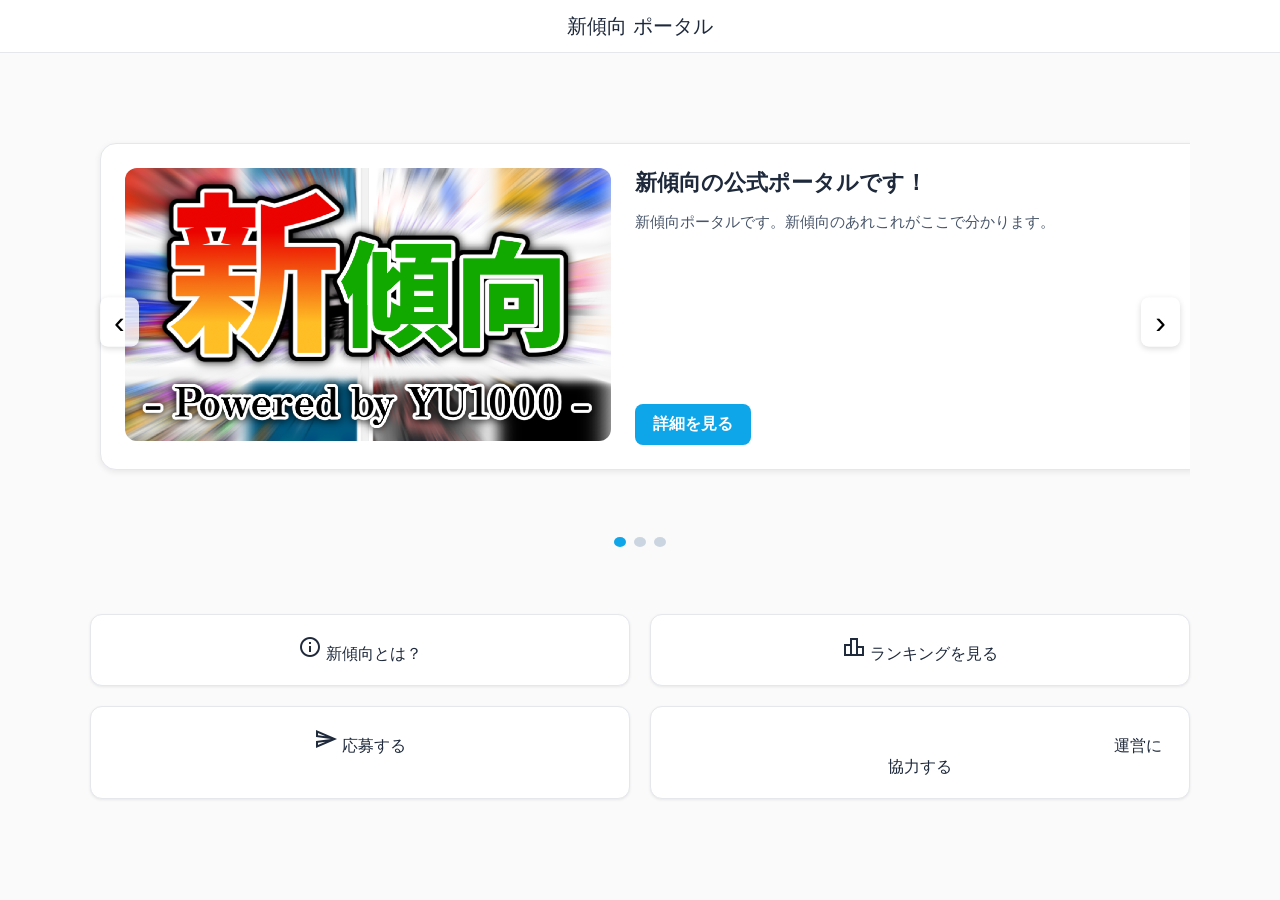
==== index.html @ 6fbe4407 "Update index.html" ====
<!DOCTYPE html>
<html lang="ja">
<head>
  <meta charset="UTF-8">
  <title>新傾向ポータル</title>
  <link rel="stylesheet" href="assets/css/style.css">
  <link href="https://fonts.googleapis.com/icon?family=Material+Icons+Outlined" rel="stylesheet">
</head>
<body>

<header class="header">
  <div class="logo">新傾向 <span>ポータル</span></div>
</header>

<!-- ★ カードスライダー -->
<section class="card-slider">

  <!-- スライド全体を横に並べる -->
  <div class="card-slider-track">

    <!-- 1枚目 -->
    <div class="card-slide">
      <div class="modelabo-card">
        <div class="modelabo-card-image">
          <img src="assets/images/01.png" alt="">
        </div>
        <div class="modelabo-card-text">
          <div class="modelabo-card-title">新傾向の公式ポータルです！</div>
          <div class="modelabo-card-desc">
            新傾向ポータルです。新傾向のあれこれがここで分かります。
          </div>
          <div class="modelabo-card-btn">
            <a href="about.html" class="modelabo-btn">詳細を見る</a>
          </div>
        </div>
      </div>
    </div>

    <!-- 2枚目 -->
    <div class="card-slide">
      <div class="modelabo-card">
        <div class="modelabo-card-image">
          <img src="assets/images/02.png" alt="">
        </div>
        <div class="modelabo-card-text">
          <div class="modelabo-card-title">ランキングが毎日更新！</div>
          <div class="modelabo-card-desc">
            GitHub の README から自動取得して最新ランキングを表示します。
          </div>
          <div class="modelabo-card-btn">
            <a href="ranking.html" class="modelabo-btn">ランキングを見る</a>
          </div>
        </div>
      </div>
    </div>

    <!-- 3枚目（必要なら） -->
    <div class="card-slide">
      <div class="modelabo-card">
        <div class="modelabo-card-image">
          <img src="assets/images/03.png" alt="">
        </div>
        <div class="modelabo-card-text">
          <div class="modelabo-card-title">作品応募はこちら！</div>
          <div class="modelabo-card-desc">
            Scratch の応募ページから簡単に申請できます。
          </div>
          <div class="modelabo-card-btn">
            <a href="apply.html" class="modelabo-btn">応募する</a>
          </div>
        </div>
      </div>
    </div>

  </div> <!-- ← ★ ここで track を閉じるのが重要！ -->

  <!-- ★ 左右ボタン（track の外に置く） -->
  <button class="slider-btn prev">‹</button>
  <button class="slider-btn next">›</button>

  <!-- ★ ドット -->
  <div class="slider-dots"></div>

</section>

<!-- メニュー -->
<section class="menu">
  <a href="about.html" class="menu-item">
    <span class="material-icons-outlined">info</span>
    新傾向とは？
  </a>

  <a href="ranking.html" class="menu-item">
    <span class="material-icons-outlined">leaderboard</span>
    ランキングを見る
  </a>

  <a href="apply.html" class="menu-item">
    <span class="material-icons-outlined">send</span>
    応募する
  </a>

  <a href="support.html" class="menu-item">
    <span class="material-icons-outlined">volunteer_activism</span>
    運営に協力する
  </a>
</section>

<script src="assets/js/slider.js"></script>
</body>
</html>
---- assets/css/style.css ----
body {
  margin: 0;
  font-family: "Inter", sans-serif;
  background: #fafafa;
  color: #1e293b;
}

/* Header */
.header {
  height: 52px;
  display: flex;
  align-items: center;
  justify-content: center;
  font-size: 20px;
  font-weight: 500;
  background: #ffffff;
  border-bottom: 1px solid #e5e7eb;
  position: sticky;
  top: 0;
  z-index: 10;
}

.header.small {
  height: 48px;
  font-size: 18px;
  justify-content: flex-start;
  padding-left: 16px;
}

.back {
  color: #0ea5e9;
  text-decoration: none;
  margin-right: 12px;
}

/* Slider */
.slider-container {
  width: 100%;
  aspect-ratio: 16 / 9;
  overflow: hidden;
  margin: 24px auto;
  max-width: 1100px;
  border-radius: 12px;
  background: #e2e8f0;
}

.slider {
  width: 100%;
  height: 100%;
  position: relative;
}

.slide {
  width: 100%;
  height: 100%;
  object-fit: cover;
  object-position: center;
  position: absolute;
  opacity: 0;
  transition: opacity 1s;
}

.slide.active {
  opacity: 1;
}

/* ------------------------------
   横長カード（半透明グレー）
------------------------------ */

.feature-card {
  width: 100%;
  max-width: 1100px;
  margin: 40px auto;
  display: flex;
  gap: 24px;
  padding: 24px;
  border-radius: 16px;

  /* ここが重要（半透明グレー） */
  background: rgba(0, 0, 0, 0.05);
  backdrop-filter: blur(6px);

  border: 1px solid rgba(0, 0, 0, 0.08);
  box-shadow: 0 2px 6px rgba(0, 0, 0, 0.08);
}

.feature-card img {
  width: 48%;
  aspect-ratio: 16 / 9;
  object-fit: cover;
  border-radius: 12px;
}

.feature-card-content {
  flex: 1;
  display: flex;
  flex-direction: column;
  justify-content: center;
}

.feature-card-title {
  font-size: 24px;
  font-weight: 600;
  margin-bottom: 12px;
}

.feature-card-desc {
  font-size: 15px;
  line-height: 1.6;
  color: #475569;
}

/* レスポンシブ */
@media (max-width: 768px) {
  .feature-card {
    flex-direction: column;
    padding: 20px;
  }

  .feature-card img {
    width: 100%;
  }
}

/* Menu */
.menu {
  max-width: 1100px;
  margin: 0 auto;
  padding: 24px;
  display: grid;
  grid-template-columns: 1fr 1fr;
  gap: 20px;
}

@media (max-width: 600px) {
  .menu {
    grid-template-columns: 1fr;
  }
}

.menu-item {
  background: #ffffff;
  padding: 20px;
  border-radius: 12px;
  text-align: center;
  color: #1e293b;
  text-decoration: none;
  font-size: 16px;
  border: 1px solid #e5e7eb;
  box-shadow: 0 1px 3px rgba(0,0,0,0.08);
  transition: 0.2s;
}

.menu-item:hover {
  background: #f8fafc;
  box-shadow: 0 2px 6px rgba(0,0,0,0.12);
}

/* Content */
.content {
  max-width: 900px;
  margin: 40px auto;
  padding: 0 20px;
}

.button {
  display: inline-block;
  padding: 12px 20px;
  background: #0ea5e9;
  color: white;
  border-radius: 8px;
  text-decoration: none;
  font-weight: 600;
}

/* Ranking */
.ranking-section {
  max-width: 900px;
  margin: 40px auto;
  padding: 0 20px;
}

#ranking-box {
  background: #ffffff;
  padding: 20px;
  border-radius: 12px;
  border: 1px solid #e5e7eb;
  white-space: pre-wrap;
  box-shadow: 0 1px 3px rgba(0,0,0,0.08);
}
/* ------------------------------------
   モデラボ風 横長カード
------------------------------------ */

.modelabo-card {
  max-width: 1100px;
  margin: 40px auto;
  padding: 24px;
  display: flex;
  gap: 24px;

  background: #ffffff;
  border-radius: 16px;
  border: 1px solid #e5e7eb;
  box-shadow: 0 2px 6px rgba(0,0,0,0.08);
}

/* 左側の画像 */
.modelabo-card-image {
  width: 45%;
}

.modelabo-card-image img {
  width: 100%;
  aspect-ratio: 16 / 9;
  object-fit: cover;
  border-radius: 12px;
}

/* 右側のテキスト */
.modelabo-card-text {
  flex: 1;
  display: flex;
  flex-direction: column;
  justify-content: center;
}

.modelabo-card-title {
  font-size: 22px;
  font-weight: 600;
  margin-bottom: 12px;
  color: #1e293b;
}

.modelabo-card-desc {
  font-size: 15px;
  line-height: 1.6;
  color: #475569;
  margin-bottom: 16px;
}

.modelabo-card-btn {
  margin-top: auto;
}

.modelabo-btn {
  display: inline-block;
  padding: 10px 18px;
  background: #0ea5e9;
  color: white;
  border-radius: 8px;
  text-decoration: none;
  font-weight: 600;
}

/* レスポンシブ対応 */
@media (max-width: 768px) {
  .modelabo-card {
    flex-direction: column;
  }

  .modelabo-card-image {
    width: 100%;
  }
}
/* ------------------------------------
   カードスライダー
------------------------------------ */

.card-slider {
  max-width: 1100px;
  margin: 40px auto;
  position: relative;
  overflow: hidden;
}

/* 横並びにする */
.card-slider-track {
  display: flex;
  transition: transform 0.6s ease;
}

/* 各スライド */
.card-slide {
  min-width: 100%;
  box-sizing: border-box;
  padding: 10px;
  opacity: 0;
  transition: opacity 0.6s ease;
}

.card-slide.active {
  opacity: 1;
}

/* 左右ボタン */
.slider-btn {
  position: absolute;
  top: 50%;
  transform: translateY(-50%);
  background: rgba(255,255,255,0.8);
  border: none;
  font-size: 32px;
  padding: 6px 14px;
  border-radius: 8px;
  cursor: pointer;
  box-shadow: 0 2px 6px rgba(0,0,0,0.15);
}

.slider-btn:hover {
  background: white;
}

.prev {
  left: 10px;
}

.next {
  right: 10px;
}

/* ドット */
.slider-dots {
  text-align: center;
  margin-top: 12px;
}

.slider-dots button {
  width: 10px;
  height: 10px;
  margin: 0 4px;
  border-radius: 50%;
  border: none;
  background: #cbd5e1;
  cursor: pointer;
}

.slider-dots button.active {
  background: #0ea5e9;
}

/* モデラボ風カード（そのまま） */
.modelabo-card {
  width: 100%;
  padding: 24px;
  display: flex;
  gap: 24px;
  background: #ffffff;
  border-radius: 16px;
  border: 1px solid #e5e7eb;
  box-shadow: 0 2px 6px rgba(0,0,0,0.08);
}

.modelabo-card-image {
  width: 45%;
}

.modelabo-card-image img {
  width: 100%;
  aspect-ratio: 16 / 9;
  object-fit: cover;
  border-radius: 12px;
}

.modelabo-card-text {
  flex: 1;
  display: flex;
  flex-direction: column;
  justify-content: center;
}

.modelabo-card-title {
  font-size: 22px;
  font-weight: 600;
  margin-bottom: 12px;
}

.modelabo-card-desc {
  font-size: 15px;
  line-height: 1.6;
  color: #475569;
  margin-bottom: 16px;
}

.modelabo-btn {
  display: inline-block;
  padding: 10px 18px;
  background: #0ea5e9;
  color: white;
  border-radius: 8px;
  text-decoration: none;
  font-weight: 600;
}

/* レスポンシブ */
@media (max-width: 768px) {
  .modelabo-card {
    flex-direction: column;
  }

  .modelabo-card-image {
    width: 100%;
  }
}
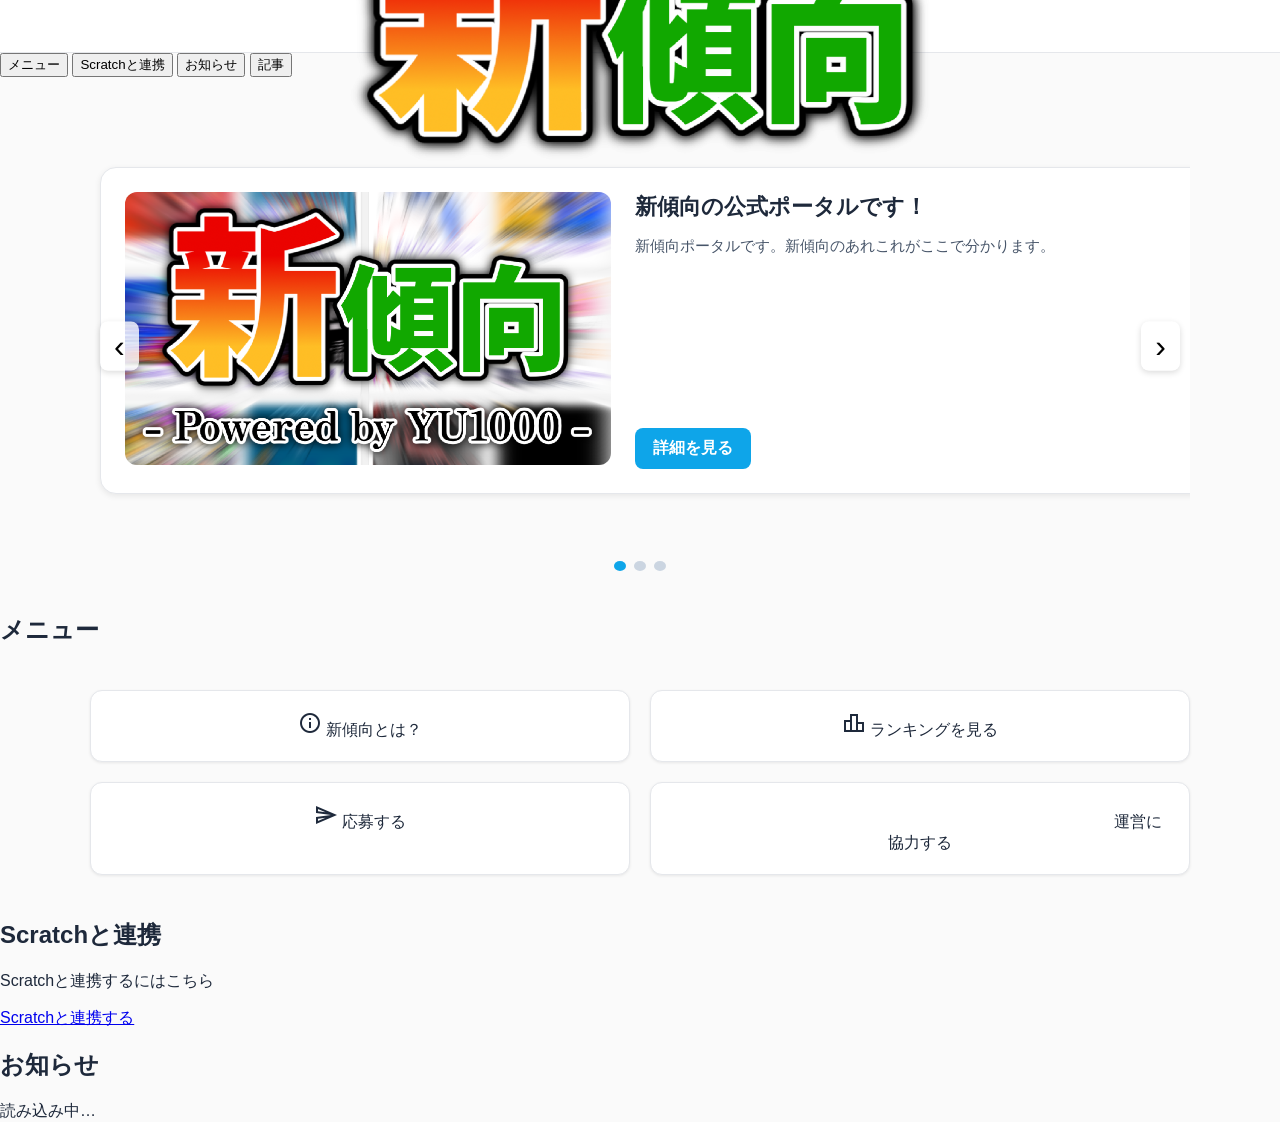
==== commit 869a6b1c: "Update index.html" ====
--- a/index.html
+++ b/index.html
@@ -8,17 +8,32 @@
 </head>
 <body>
 
+<!-- =========================
+     ヘッダー（ロゴのみ）
+========================= -->
 <header class="header">
-  <div class="logo">新傾向 <span>ポータル</span></div>
+  <a href="index.html" class="header-logo">
+    <img src="assets/images/logo.png" alt="新傾向ロゴ">
+  </a>
 </header>
 
-<!-- ★ カードスライダー -->
+<!-- =========================
+     4つのボタン（2×2）
+========================= -->
+<section class="top-buttons">
+  <button data-scroll="menu">メニュー</button>
+  <button data-scroll="scratch">Scratchと連携</button>
+  <button data-scroll="news">お知らせ</button>
+  <a href="articles.html"><button>記事</button></a>
+</section>
+
+<!-- =========================
+     カードスライダー
+========================= -->
 <section class="card-slider">
 
-  <!-- スライド全体を横に並べる -->
   <div class="card-slider-track">
 
-    <!-- 1枚目 -->
     <div class="card-slide">
       <div class="modelabo-card">
         <div class="modelabo-card-image">
@@ -36,7 +51,6 @@
       </div>
     </div>
 
-    <!-- 2枚目 -->
     <div class="card-slide">
       <div class="modelabo-card">
         <div class="modelabo-card-image">
@@ -54,7 +68,6 @@
       </div>
     </div>
 
-    <!-- 3枚目（必要なら） -->
     <div class="card-slide">
       <div class="modelabo-card">
         <div class="modelabo-card-image">
@@ -72,40 +85,67 @@
       </div>
     </div>
 
-  </div> <!-- ← ★ ここで track を閉じるのが重要！ -->
+  </div>
 
-  <!-- ★ 左右ボタン（track の外に置く） -->
   <button class="slider-btn prev">‹</button>
   <button class="slider-btn next">›</button>
 
-  <!-- ★ ドット -->
   <div class="slider-dots"></div>
 
 </section>
 
-<!-- メニュー -->
-<section class="menu">
-  <a href="about.html" class="menu-item">
-    <span class="material-icons-outlined">info</span>
-    新傾向とは？
-  </a>
+<!-- =========================
+     メニュー
+========================= -->
+<section id="menu" class="section">
+  <h2 class="section-title">メニュー</h2>
 
-  <a href="ranking.html" class="menu-item">
-    <span class="material-icons-outlined">leaderboard</span>
-    ランキングを見る
-  </a>
+  <div class="menu">
+    <a href="about.html" class="menu-item">
+      <span class="material-icons-outlined">info</span>
+      新傾向とは？
+    </a>
 
-  <a href="apply.html" class="menu-item">
-    <span class="material-icons-outlined">send</span>
-    応募する
-  </a>
+    <a href="ranking.html" class="menu-item">
+      <span class="material-icons-outlined">leaderboard</span>
+      ランキングを見る
+    </a>
 
-  <a href="support.html" class="menu-item">
-    <span class="material-icons-outlined">volunteer_activism</span>
-    運営に協力する
-  </a>
+    <a href="apply.html" class="menu-item">
+      <span class="material-icons-outlined">send</span>
+      応募する
+    </a>
+
+    <a href="support.html" class="menu-item">
+      <span class="material-icons-outlined">volunteer_activism</span>
+      運営に協力する
+    </a>
+  </div>
+</section>
+
+<!-- =========================
+     Scratchと連携
+========================= -->
+<section id="scratch" class="section">
+  <h2 class="section-title">Scratchと連携</h2>
+  <p class="center-text">Scratchと連携するにはこちら</p>
+  <a href="https://scra.3y.f5.si/" target="_blank" class="link-button">Scratchと連携する</a>
+</section>
+
+<!-- =========================
+     お知らせ
+========================= -->
+<section id="news" class="section">
+  <h2 class="section-title">お知らせ</h2>
+
+  <div class="news-box" id="news-box">
+    読み込み中…
+  </div>
 </section>
 
 <script src="assets/js/slider.js"></script>
+<script src="assets/js/news.js"></script>
+<script src="assets/js/scroll.js"></script>
+
 </body>
 </html>
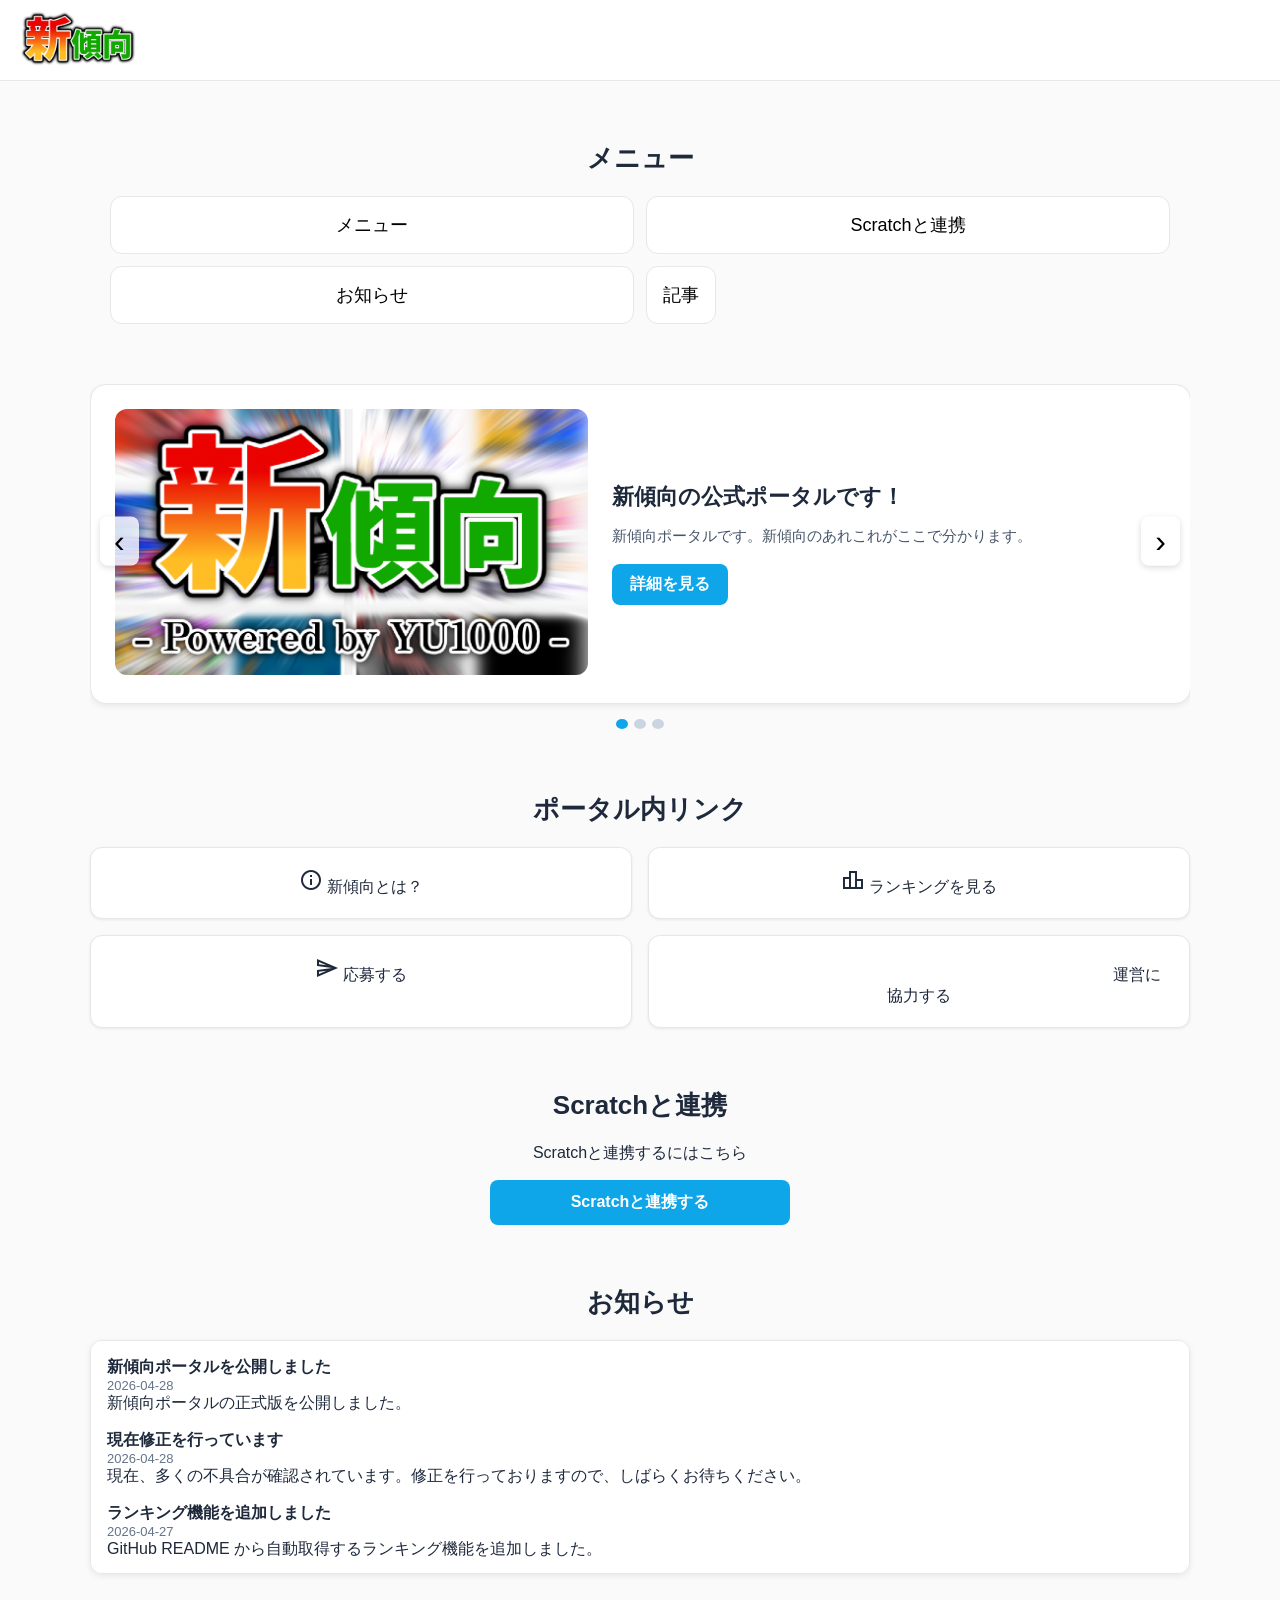
==== commit 7c6d2af4: "Update index.html" ====
--- a/index.html
+++ b/index.html
@@ -18,13 +18,17 @@
 </header>
 
 <!-- =========================
-     4つのボタン（2×2）
+     メニュー（見出し＋4ボタン 2×2）
 ========================= -->
-<section class="top-buttons">
-  <button data-scroll="menu">メニュー</button>
-  <button data-scroll="scratch">Scratchと連携</button>
-  <button data-scroll="news">お知らせ</button>
-  <a href="articles.html"><button>記事</button></a>
+<section id="menu" class="section">
+  <h2 class="section-title">メニュー</h2>
+
+  <div class="top-buttons">
+    <button data-scroll="menu-links">メニュー</button>
+    <button data-scroll="scratch">Scratchと連携</button>
+    <button data-scroll="news">お知らせ</button>
+    <a href="articles.html"><button>記事</button></a>
+  </div>
 </section>
 
 <!-- =========================
@@ -95,10 +99,10 @@
 </section>
 
 <!-- =========================
-     メニュー
+     ポータル内リンク（旧メニューセクション）
 ========================= -->
-<section id="menu" class="section">
-  <h2 class="section-title">メニュー</h2>
+<section id="menu-links" class="section">
+  <h2 class="section-title">ポータル内リンク</h2>
 
   <div class="menu">
     <a href="about.html" class="menu-item">
--- a/assets/css/style.css
+++ b/assets/css/style.css
@@ -1,3 +1,6 @@
+/* =========================
+   全体
+========================= */
 body {
   margin: 0;
   font-family: "Inter", sans-serif;
@@ -5,299 +8,187 @@
   color: #1e293b;
 }
 
-/* Header */
+a {
+  text-decoration: none;
+  color: inherit;
+}
+
+/* =========================
+   ヘッダー
+========================= */
 .header {
-  height: 52px;
+  height: 80px;
+  background: #ffffff;
+  border-bottom: 1px solid #e5e7eb;
   display: flex;
   align-items: center;
-  justify-content: center;
-  font-size: 20px;
-  font-weight: 500;
-  background: #ffffff;
-  border-bottom: 1px solid #e5e7eb;
+  padding-left: 20px;
   position: sticky;
   top: 0;
-  z-index: 10;
-}
-
-.header.small {
-  height: 48px;
-  font-size: 18px;
-  justify-content: flex-start;
-  padding-left: 16px;
-}
-
-.back {
-  color: #0ea5e9;
-  text-decoration: none;
-  margin-right: 12px;
-}
-
-/* Slider */
-.slider-container {
-  width: 100%;
-  aspect-ratio: 16 / 9;
-  overflow: hidden;
-  margin: 24px auto;
+  z-index: 100;
+}
+
+.header-logo img {
+  height: 55px;
+}
+
+/* =========================
+   4つのボタン（2×2）
+========================= */
+.top-buttons {
   max-width: 1100px;
-  border-radius: 12px;
-  background: #e2e8f0;
-}
-
-.slider {
-  width: 100%;
-  height: 100%;
-  position: relative;
-}
-
-.slide {
-  width: 100%;
-  height: 100%;
-  object-fit: cover;
-  object-position: center;
-  position: absolute;
-  opacity: 0;
-  transition: opacity 1s;
-}
-
-.slide.active {
-  opacity: 1;
-}
-
-/* ------------------------------
-   横長カード（半透明グレー）
------------------------------- */
-
-.feature-card {
-  width: 100%;
-  max-width: 1100px;
-  margin: 40px auto;
-  display: flex;
-  gap: 24px;
-  padding: 24px;
-  border-radius: 16px;
-
-  /* ここが重要（半透明グレー） */
-  background: rgba(0, 0, 0, 0.05);
-  backdrop-filter: blur(6px);
-
-  border: 1px solid rgba(0, 0, 0, 0.08);
-  box-shadow: 0 2px 6px rgba(0, 0, 0, 0.08);
-}
-
-.feature-card img {
-  width: 48%;
-  aspect-ratio: 16 / 9;
-  object-fit: cover;
-  border-radius: 12px;
-}
-
-.feature-card-content {
-  flex: 1;
-  display: flex;
-  flex-direction: column;
-  justify-content: center;
-}
-
-.feature-card-title {
-  font-size: 24px;
-  font-weight: 600;
-  margin-bottom: 12px;
-}
-
-.feature-card-desc {
-  font-size: 15px;
-  line-height: 1.6;
-  color: #475569;
-}
-
-/* レスポンシブ */
-@media (max-width: 768px) {
-  .feature-card {
-    flex-direction: column;
-    padding: 20px;
-  }
-
-  .feature-card img {
-    width: 100%;
-  }
-}
-
-/* Menu */
-.menu {
-  max-width: 1100px;
-  margin: 0 auto;
-  padding: 24px;
+  margin: 20px auto;
   display: grid;
   grid-template-columns: 1fr 1fr;
-  gap: 20px;
-}
-
-@media (max-width: 600px) {
-  .menu {
-    grid-template-columns: 1fr;
-  }
-}
-
-.menu-item {
-  background: #ffffff;
-  padding: 20px;
-  border-radius: 12px;
-  text-align: center;
-  color: #1e293b;
-  text-decoration: none;
-  font-size: 16px;
-  border: 1px solid #e5e7eb;
-  box-shadow: 0 1px 3px rgba(0,0,0,0.08);
+  gap: 12px;
+  padding: 0 20px;
+}
+
+.top-buttons button {
+  padding: 16px;
+  font-size: 18px;
+  border-radius: 12px;
+  border: 1px solid #e5e7eb;
+  background: #ffffff;
+  cursor: pointer;
   transition: 0.2s;
 }
 
-.menu-item:hover {
-  background: #f8fafc;
-  box-shadow: 0 2px 6px rgba(0,0,0,0.12);
-}
-
-/* Content */
-.content {
-  max-width: 900px;
-  margin: 40px auto;
+.top-buttons button:hover {
+  background: #f1f5f9;
+}
+
+/* =========================
+   セクション共通
+========================= */
+.section {
+  max-width: 1100px;
+  margin: 60px auto;
   padding: 0 20px;
 }
 
-.button {
-  display: inline-block;
+.section-title {
+  text-align: center;
+  font-size: 26px;
+  margin-bottom: 20px;
+}
+
+.center-text {
+  text-align: center;
+  margin-bottom: 16px;
+}
+
+.link-button {
+  display: block;
+  width: 260px;
+  margin: 0 auto;
   padding: 12px 20px;
   background: #0ea5e9;
   color: white;
   border-radius: 8px;
-  text-decoration: none;
-  font-weight: 600;
-}
-
-/* Ranking */
-.ranking-section {
-  max-width: 900px;
-  margin: 40px auto;
-  padding: 0 20px;
-}
-
-#ranking-box {
+  text-align: center;
+  font-weight: 600;
+}
+
+/* =========================
+   お知らせ
+========================= */
+.news-box {
+  background: #ffffff;
+  border: 1px solid #e5e7eb;
+  border-radius: 12px;
+  padding: 16px;
+  height: 200px;
+  overflow-y: auto;
+  box-shadow: 0 2px 6px rgba(0,0,0,0.08);
+}
+
+.news-item {
+  margin-bottom: 16px;
+}
+
+.news-item-title {
+  font-weight: 600;
+}
+
+.news-item-date {
+  font-size: 13px;
+  color: #64748b;
+}
+
+/* =========================
+   メニュー
+========================= */
+.menu {
+  display: grid;
+  grid-template-columns: 1fr 1fr;
+  gap: 16px;
+}
+
+.menu-item {
   background: #ffffff;
   padding: 20px;
   border-radius: 12px;
   border: 1px solid #e5e7eb;
-  white-space: pre-wrap;
+  text-align: center;
   box-shadow: 0 1px 3px rgba(0,0,0,0.08);
-}
-/* ------------------------------------
-   モデラボ風 横長カード
------------------------------------- */
-
-.modelabo-card {
-  max-width: 1100px;
-  margin: 40px auto;
-  padding: 24px;
-  display: flex;
-  gap: 24px;
-
-  background: #ffffff;
-  border-radius: 16px;
-  border: 1px solid #e5e7eb;
-  box-shadow: 0 2px 6px rgba(0,0,0,0.08);
-}
-
-/* 左側の画像 */
-.modelabo-card-image {
-  width: 45%;
-}
-
-.modelabo-card-image img {
-  width: 100%;
-  aspect-ratio: 16 / 9;
-  object-fit: cover;
-  border-radius: 12px;
-}
-
-/* 右側のテキスト */
-.modelabo-card-text {
-  flex: 1;
-  display: flex;
-  flex-direction: column;
-  justify-content: center;
-}
-
-.modelabo-card-title {
-  font-size: 22px;
-  font-weight: 600;
-  margin-bottom: 12px;
-  color: #1e293b;
-}
-
-.modelabo-card-desc {
-  font-size: 15px;
-  line-height: 1.6;
-  color: #475569;
-  margin-bottom: 16px;
-}
-
-.modelabo-card-btn {
-  margin-top: auto;
-}
-
-.modelabo-btn {
-  display: inline-block;
-  padding: 10px 18px;
-  background: #0ea5e9;
-  color: white;
-  border-radius: 8px;
-  text-decoration: none;
-  font-weight: 600;
-}
-
-/* レスポンシブ対応 */
-@media (max-width: 768px) {
-  .modelabo-card {
-    flex-direction: column;
-  }
-
-  .modelabo-card-image {
-    width: 100%;
-  }
-}
-/* ------------------------------------
+  transition: 0.2s;
+}
+
+.menu-item:hover {
+  background: #f8fafc;
+}
+
+/* =========================
    カードスライダー
------------------------------------- */
-
+========================= */
 .card-slider {
   max-width: 1100px;
-  margin: 40px auto;
+  margin: 20px auto 0;
   position: relative;
   overflow: hidden;
 }
 
-/* 横並びにする */
 .card-slider-track {
   display: flex;
   transition: transform 0.6s ease;
 }
 
-/* 各スライド */
 .card-slide {
-  min-width: 100%;
-  box-sizing: border-box;
-  padding: 10px;
+  min-width: 95.5%; /* ← 少し縮めて中央寄せ */
+  margin: 0 auto;
   opacity: 0;
   transition: opacity 0.6s ease;
 }
 
 .card-slide.active {
   opacity: 1;
+}
+
+/* ドットの距離を縮める（9分の2 ≒ 22%） */
+.slider-dots {
+  text-align: center;
+  margin-top: 10px;
+}
+
+.slider-dots button {
+  width: 10px;
+  height: 10px;
+  margin: 0 3px;
+  border-radius: 50%;
+  border: none;
+  background: #cbd5e1;
+  cursor: pointer;
+}
+
+.slider-dots button.active {
+  background: #0ea5e9;
 }
 
 /* 左右ボタン */
 .slider-btn {
   position: absolute;
-  top: 50%;
+  top: 45%;
   transform: translateY(-50%);
   background: rgba(255,255,255,0.8);
   border: none;
@@ -308,39 +199,12 @@
   box-shadow: 0 2px 6px rgba(0,0,0,0.15);
 }
 
-.slider-btn:hover {
-  background: white;
-}
-
-.prev {
-  left: 10px;
-}
-
-.next {
-  right: 10px;
-}
-
-/* ドット */
-.slider-dots {
-  text-align: center;
-  margin-top: 12px;
-}
-
-.slider-dots button {
-  width: 10px;
-  height: 10px;
-  margin: 0 4px;
-  border-radius: 50%;
-  border: none;
-  background: #cbd5e1;
-  cursor: pointer;
-}
-
-.slider-dots button.active {
-  background: #0ea5e9;
-}
-
-/* モデラボ風カード（そのまま） */
+.prev { left: 10px; }
+.next { right: 10px; }
+
+/* =========================
+   モデラボ風カード
+========================= */
 .modelabo-card {
   width: 100%;
   padding: 24px;
@@ -358,7 +222,7 @@
 
 .modelabo-card-image img {
   width: 100%;
-  aspect-ratio: 16 / 9;
+  aspect-ratio: 16/9;
   object-fit: cover;
   border-radius: 12px;
 }
@@ -389,17 +253,37 @@
   background: #0ea5e9;
   color: white;
   border-radius: 8px;
-  text-decoration: none;
-  font-weight: 600;
-}
-
-/* レスポンシブ */
-@media (max-width: 768px) {
-  .modelabo-card {
-    flex-direction: column;
-  }
-
-  .modelabo-card-image {
-    width: 100%;
-  }
-}
+  font-weight: 600;
+}
+
+/* =========================
+   記事一覧
+========================= */
+.article-list {
+  max-width: 900px;
+  margin: 40px auto;
+  padding: 0 20px;
+}
+
+.article-card {
+  background: #ffffff;
+  padding: 20px;
+  border-radius: 12px;
+  border: 1px solid #e5e7eb;
+  margin-bottom: 16px;
+  box-shadow: 0 1px 3px rgba(0,0,0,0.08);
+}
+
+.article-title {
+  font-size: 20px;
+  font-weight: 600;
+}
+
+.article-date {
+  font-size: 13px;
+  color: #64748b;
+}
+
+.article-summary {
+  margin-top: 8px;
+}
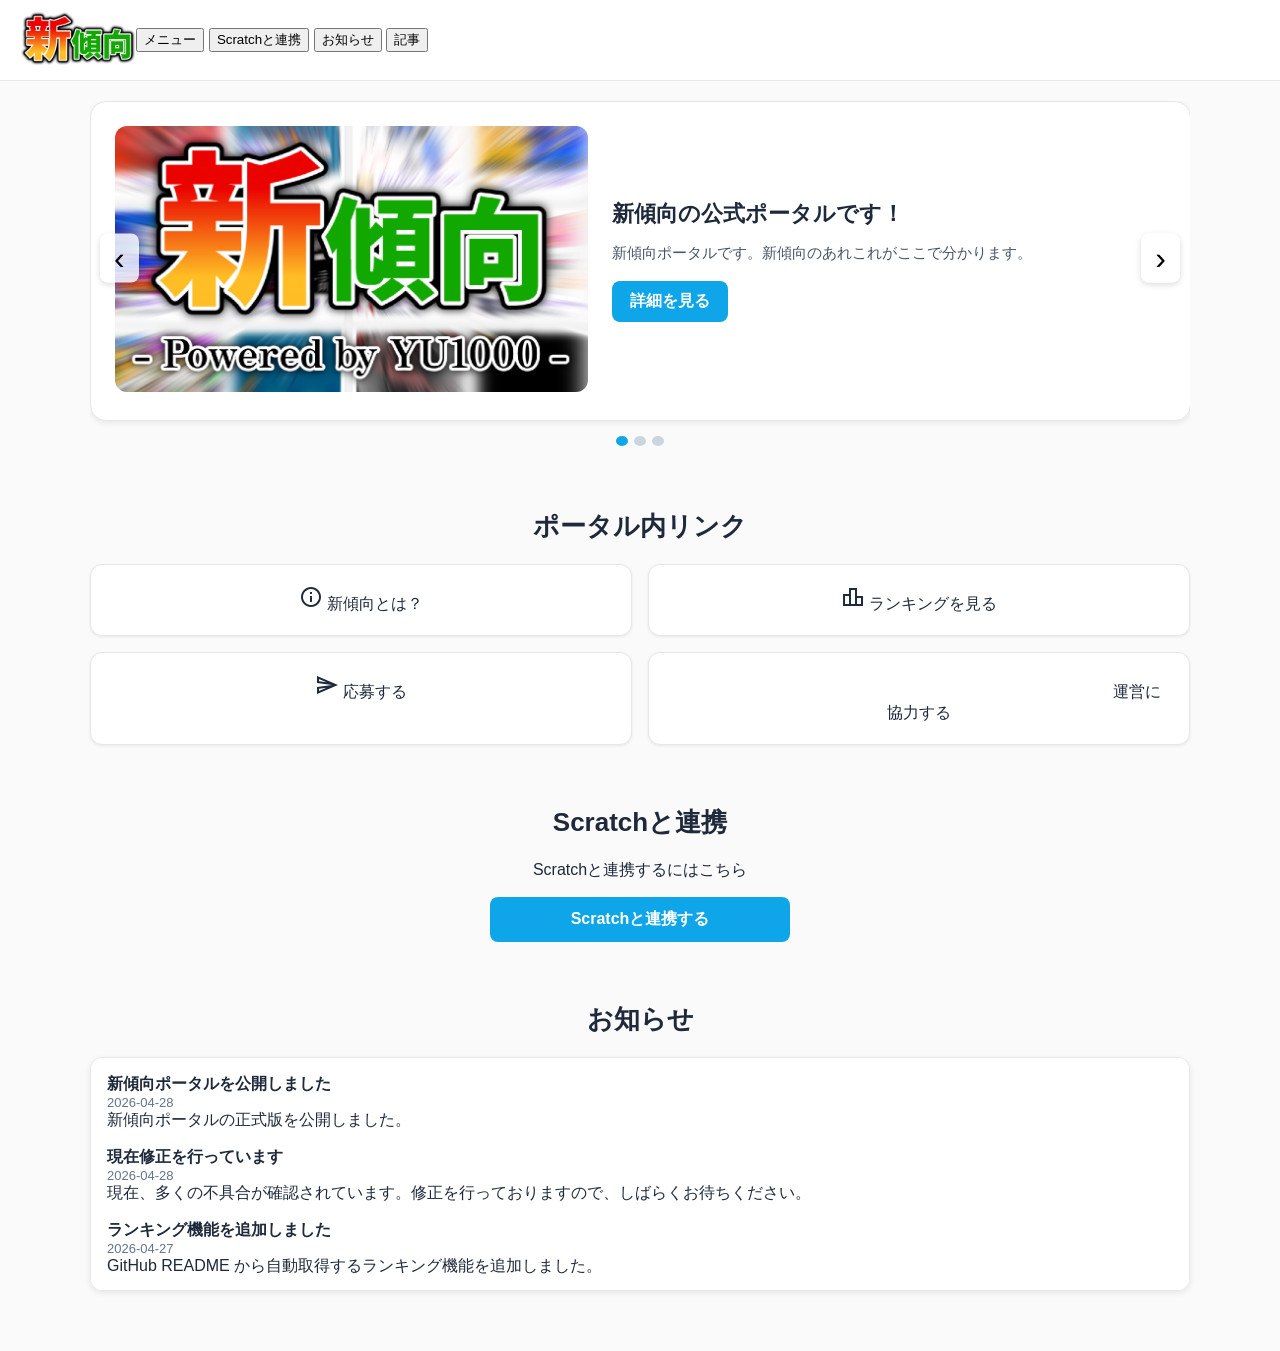
==== commit 06c9728f: "Update index.html" ====
--- a/index.html
+++ b/index.html
@@ -9,27 +9,20 @@
 <body>
 
 <!-- =========================
-     ヘッダー（ロゴのみ）
+     ヘッダー（ロゴ + 4タブ）
 ========================= -->
 <header class="header">
   <a href="index.html" class="header-logo">
     <img src="assets/images/logo.png" alt="新傾向ロゴ">
   </a>
-</header>
 
-<!-- =========================
-     メニュー（見出し＋4ボタン 2×2）
-========================= -->
-<section id="menu" class="section">
-  <h2 class="section-title">メニュー</h2>
-
-  <div class="top-buttons">
+  <nav class="header-nav">
     <button data-scroll="menu-links">メニュー</button>
     <button data-scroll="scratch">Scratchと連携</button>
     <button data-scroll="news">お知らせ</button>
     <a href="articles.html"><button>記事</button></a>
-  </div>
-</section>
+  </nav>
+</header>
 
 <!-- =========================
      カードスライダー
@@ -99,7 +92,7 @@
 </section>
 
 <!-- =========================
-     ポータル内リンク（旧メニューセクション）
+     ポータル内リンク（旧メニュー）
 ========================= -->
 <section id="menu-links" class="section">
   <h2 class="section-title">ポータル内リンク</h2>
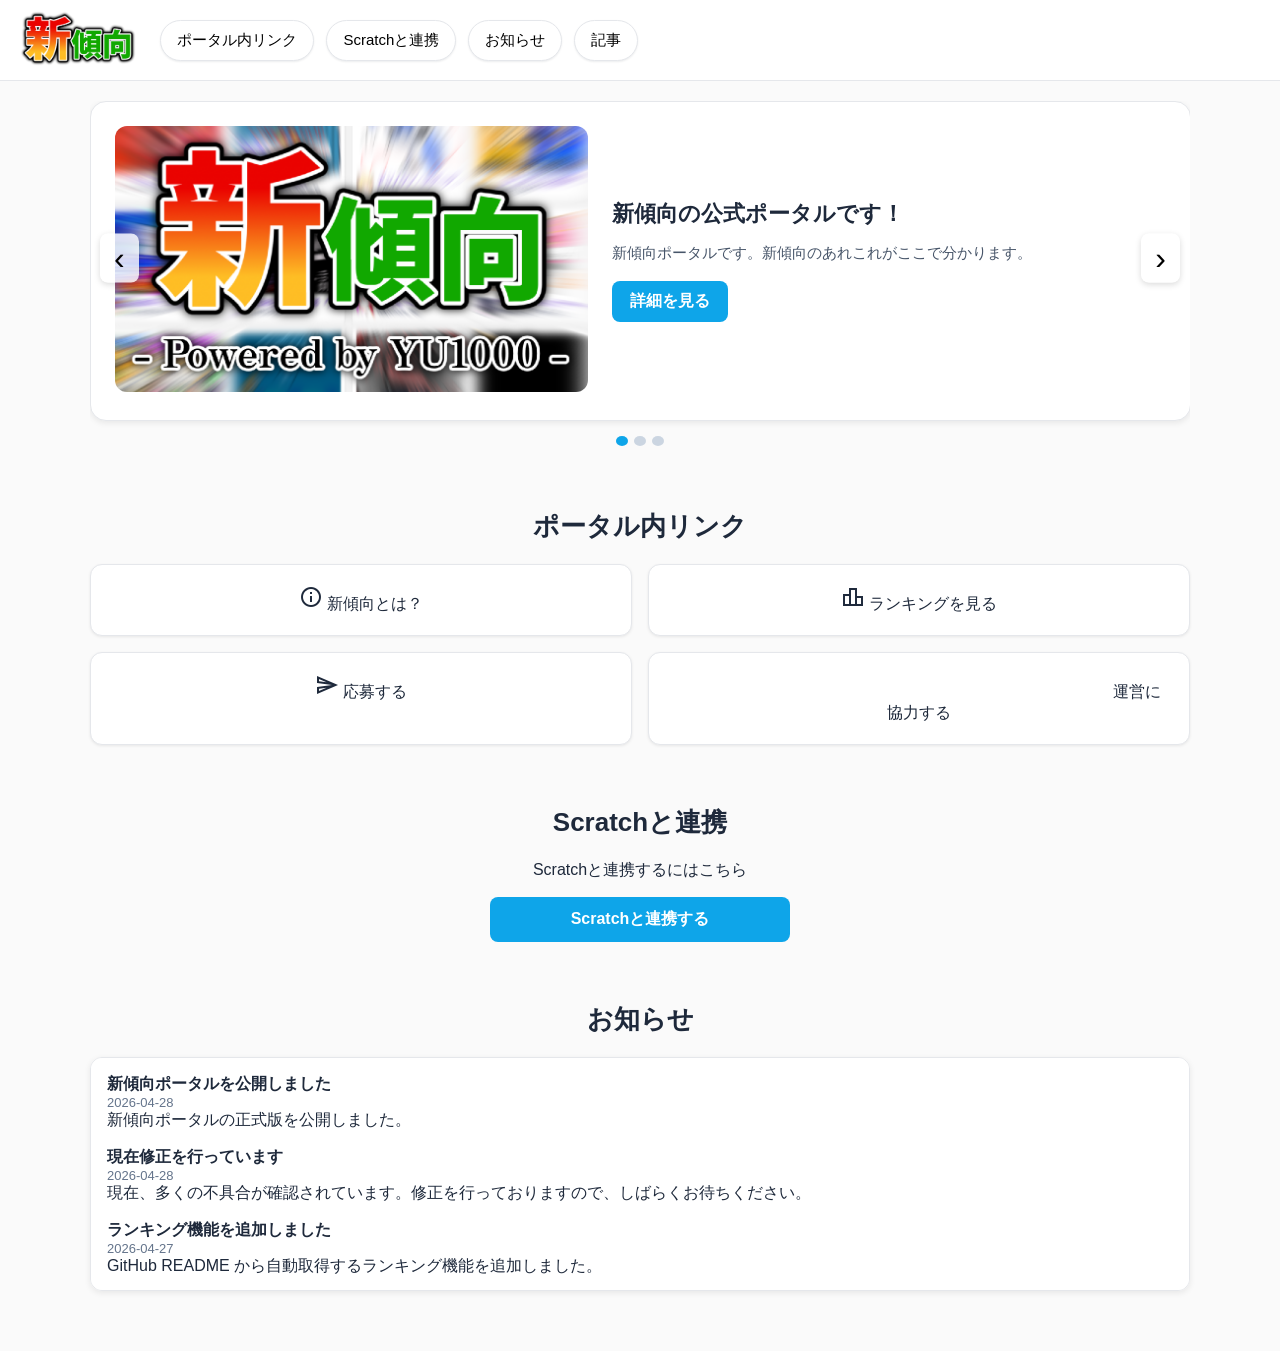
==== commit 31eed4f1: "Update index.html" ====
--- a/index.html
+++ b/index.html
@@ -9,7 +9,7 @@
 <body>
 
 <!-- =========================
-     ヘッダー（ロゴ + 4タブ）
+     ヘッダー（ロゴ + 左寄せ4ボタン）
 ========================= -->
 <header class="header">
   <a href="index.html" class="header-logo">
@@ -17,10 +17,10 @@
   </a>
 
   <nav class="header-nav">
-    <button data-scroll="menu-links">メニュー</button>
-    <button data-scroll="scratch">Scratchと連携</button>
-    <button data-scroll="news">お知らせ</button>
-    <a href="articles.html"><button>記事</button></a>
+    <button class="nav-btn" data-scroll="menu-links">ポータル内リンク</button>
+    <button class="nav-btn" data-scroll="scratch">Scratchと連携</button>
+    <button class="nav-btn" data-scroll="news">お知らせ</button>
+    <a href="articles.html"><button class="nav-btn">記事</button></a>
   </nav>
 </header>
 
@@ -92,7 +92,7 @@
 </section>
 
 <!-- =========================
-     ポータル内リンク（旧メニュー）
+     ポータル内リンク
 ========================= -->
 <section id="menu-links" class="section">
   <h2 class="section-title">ポータル内リンク</h2>
--- a/assets/css/style.css
+++ b/assets/css/style.css
@@ -14,7 +14,7 @@
 }
 
 /* =========================
-   ヘッダー
+   ヘッダー（左右切れない）
 ========================= */
 .header {
   height: 80px;
@@ -22,7 +22,7 @@
   border-bottom: 1px solid #e5e7eb;
   display: flex;
   align-items: center;
-  padding-left: 20px;
+  padding: 0 20px; /* ← ヘッダー専用の余白 */
   position: sticky;
   top: 0;
   z-index: 100;
@@ -32,39 +32,36 @@
   height: 55px;
 }
 
-/* =========================
-   4つのボタン（2×2）
-========================= */
-.top-buttons {
-  max-width: 1100px;
-  margin: 20px auto;
-  display: grid;
-  grid-template-columns: 1fr 1fr;
+/* ヘッダー内ナビ（左寄せボタン） */
+.header-nav {
+  display: flex;
   gap: 12px;
-  padding: 0 20px;
-}
-
-.top-buttons button {
-  padding: 16px;
-  font-size: 18px;
-  border-radius: 12px;
+  margin-left: 24px;
+}
+
+/* ヘッダーのボタンデザイン */
+.header-nav .nav-btn {
+  padding: 10px 16px;
+  font-size: 15px;
+  border-radius: 999px;
   border: 1px solid #e5e7eb;
   background: #ffffff;
   cursor: pointer;
   transition: 0.2s;
-}
-
-.top-buttons button:hover {
+  box-shadow: 0 1px 2px rgba(15, 23, 42, 0.08);
+}
+
+.header-nav .nav-btn:hover {
   background: #f1f5f9;
 }
 
 /* =========================
-   セクション共通
+   セクション共通（★本文の左右余白）
 ========================= */
 .section {
   max-width: 1100px;
   margin: 60px auto;
-  padding: 0 20px;
+  padding: 0 20px; /* ←←← ★ これが本文の左右余白 */
 }
 
 .section-title {
@@ -155,7 +152,7 @@
 }
 
 .card-slide {
-  min-width: 95.5%; /* ← 少し縮めて中央寄せ */
+  min-width: 95.5%;
   margin: 0 auto;
   opacity: 0;
   transition: opacity 0.6s ease;
@@ -165,7 +162,6 @@
   opacity: 1;
 }
 
-/* ドットの距離を縮める（9分の2 ≒ 22%） */
 .slider-dots {
   text-align: center;
   margin-top: 10px;
@@ -185,7 +181,6 @@
   background: #0ea5e9;
 }
 
-/* 左右ボタン */
 .slider-btn {
   position: absolute;
   top: 45%;
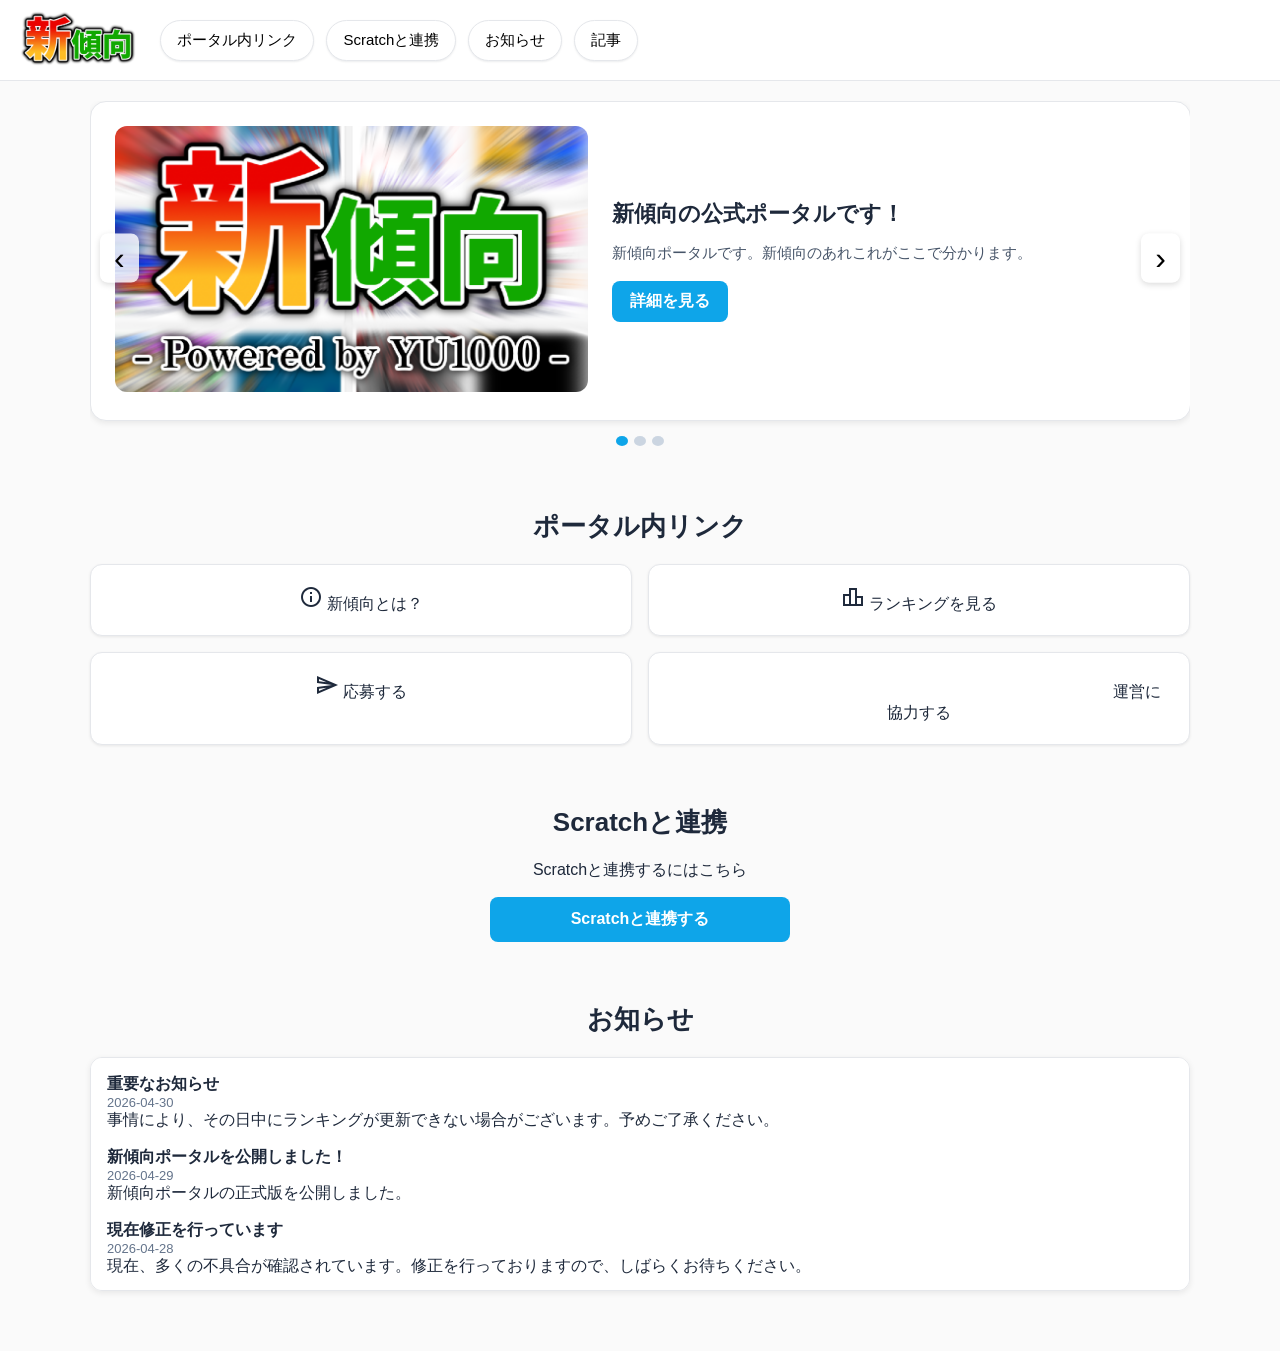
==== commit 04a54199: "Update index.html" ====
--- a/index.html
+++ b/index.html
@@ -2,7 +2,7 @@
 <html lang="ja">
 <head>
   <meta charset="UTF-8">
-  <title>新傾向ポータル</title>
+  <title>新傾向ポータル - 新傾向</title>
   <link rel="stylesheet" href="assets/css/style.css">
   <link href="https://fonts.googleapis.com/icon?family=Material+Icons+Outlined" rel="stylesheet">
 </head>
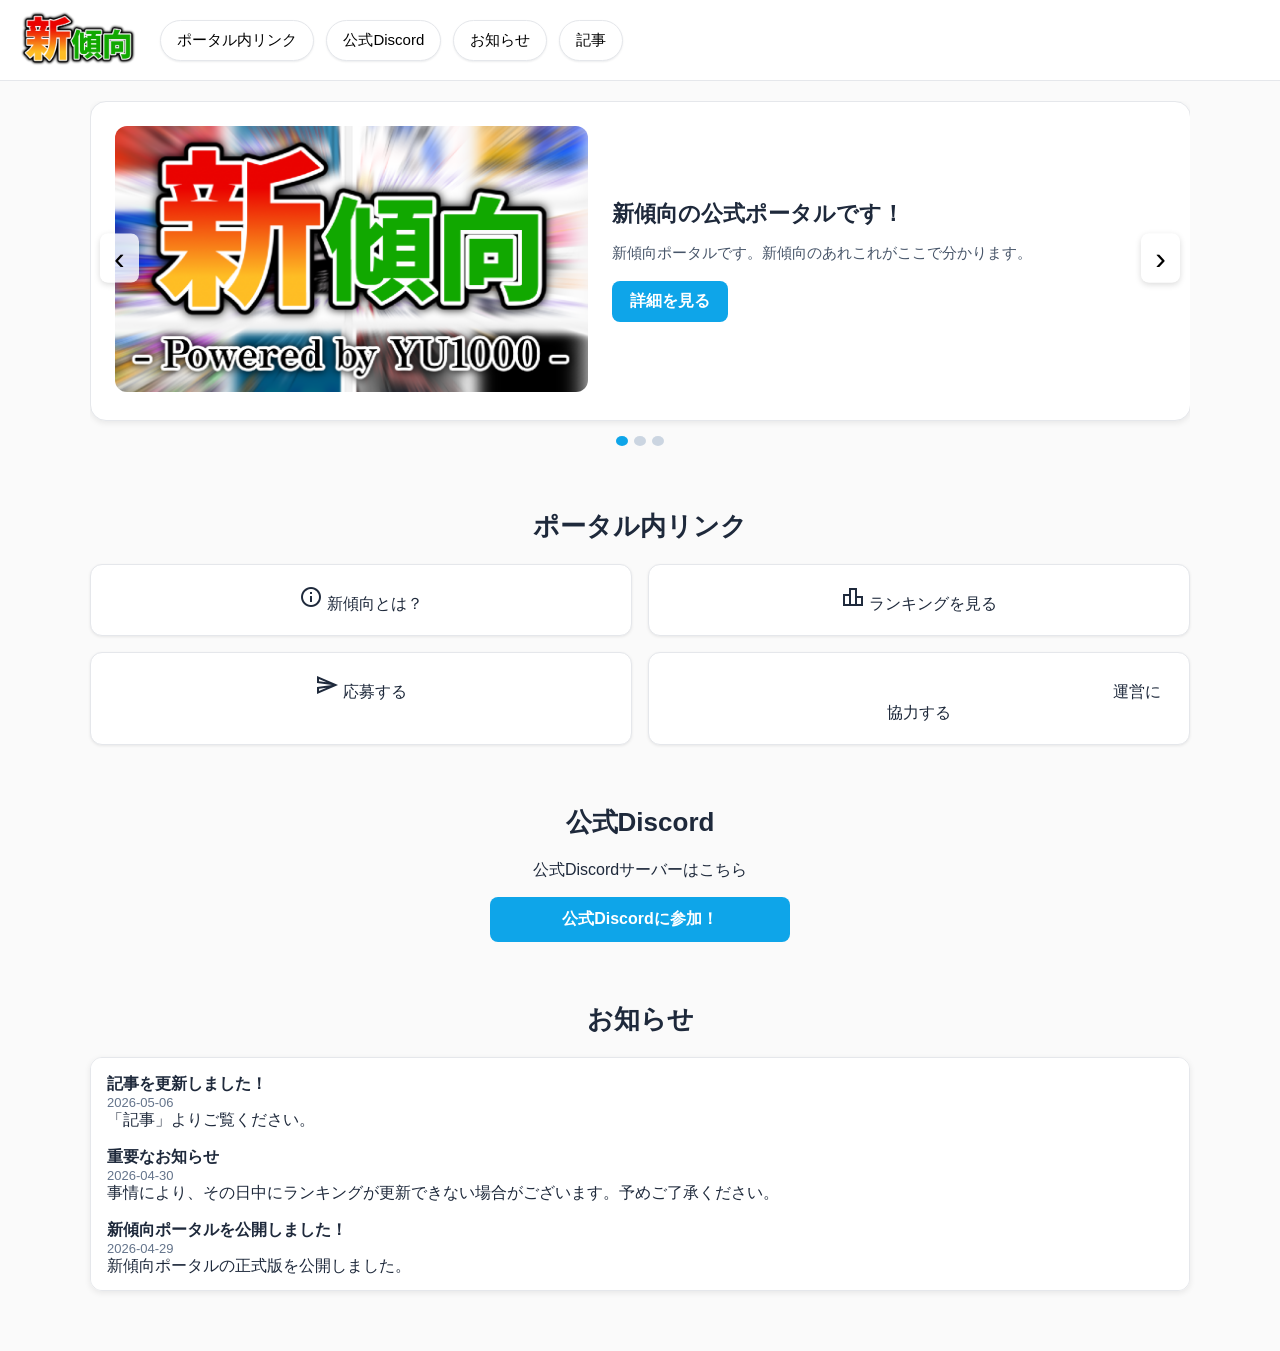
==== commit 876b006b: "Update index.html" ====
--- a/index.html
+++ b/index.html
@@ -18,7 +18,7 @@
 
   <nav class="header-nav">
     <button class="nav-btn" data-scroll="menu-links">ポータル内リンク</button>
-    <button class="nav-btn" data-scroll="scratch">Scratchと連携</button>
+    <button class="nav-btn" data-scroll="scratch">公式Discord</button>
     <button class="nav-btn" data-scroll="news">お知らせ</button>
     <a href="articles.html"><button class="nav-btn">記事</button></a>
   </nav>
@@ -121,12 +121,12 @@
 </section>
 
 <!-- =========================
-     Scratchと連携
+     公式Discord
 ========================= -->
 <section id="scratch" class="section">
-  <h2 class="section-title">Scratchと連携</h2>
-  <p class="center-text">Scratchと連携するにはこちら</p>
-  <a href="https://scra.3y.f5.si/" target="_blank" class="link-button">Scratchと連携する</a>
+  <h2 class="section-title">公式Discord</h2>
+  <p class="center-text">公式Discordサーバーはこちら</p>
+  <a href="https://disboard.org/ja/server/1501068720028651571" target="_blank" class="link-button">公式Discordに参加！</a>
 </section>
 
 <!-- =========================
